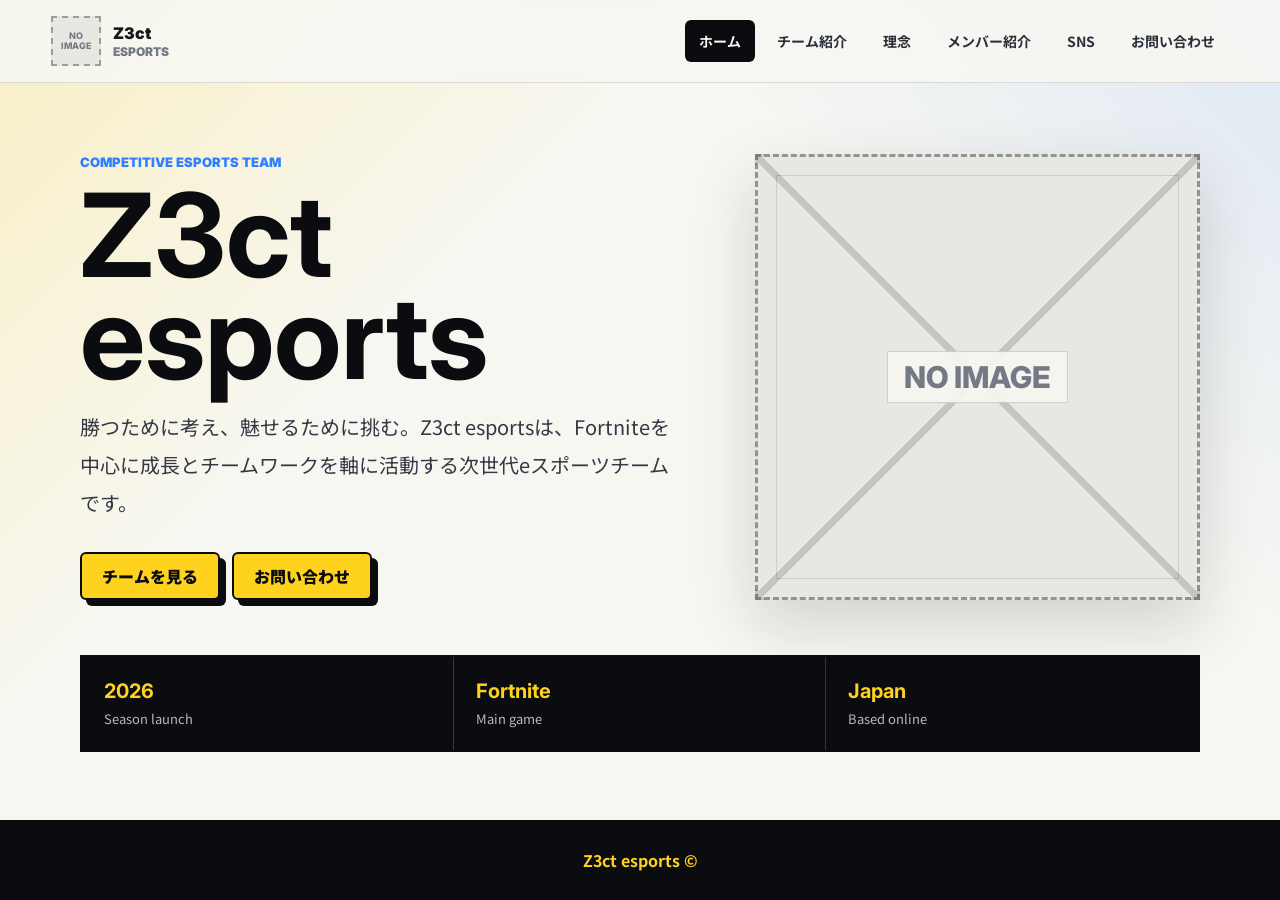
==== index.html @ 5d84fdbf "Add files via upload" ====
<!DOCTYPE html>
<html lang="ja">
<head>
  <meta charset="UTF-8">
  <meta name="viewport" content="width=device-width, initial-scale=1.0">
  <title>Z3ct esports</title>
  <link rel="preconnect" href="https://fonts.googleapis.com">
  <link rel="preconnect" href="https://fonts.gstatic.com" crossorigin>
  <link href="https://fonts.googleapis.com/css2?family=Inter:wght@500;600;700;800&family=Noto+Sans+JP:wght@400;500;700;900&display=swap" rel="stylesheet">
  <link rel="stylesheet" href="styles.css">
</head>
<body>
  <header class="site-header">
    <a class="brand" href="#home" data-tab-link="home" aria-label="Z3ct esports home">
      <span class="team-icon" aria-hidden="true">No<br>Image</span>
      <span class="brand-text">
        <span>Z3ct</span>
        <small>esports</small>
      </span>
    </a>

    <button class="menu-button" type="button" aria-expanded="false" aria-controls="site-nav">
      <span></span>
      <span></span>
      <span></span>
    </button>

    <nav class="site-nav" id="site-nav" aria-label="ページ一覧">
      <a class="nav-link active" href="#home" data-tab-link="home">ホーム</a>
      <a class="nav-link" href="#team" data-tab-link="team">チーム紹介</a>
      <a class="nav-link" href="#philosophy" data-tab-link="philosophy">理念</a>
      <a class="nav-link" href="#members" data-tab-link="members">メンバー紹介</a>
      <a class="nav-link" href="#sns" data-tab-link="sns">SNS</a>
      <a class="nav-link nav-contact" href="#contact" data-tab-link="contact">お問い合わせ</a>
    </nav>
  </header>

  <main>
    <section class="tab-panel active" id="home" data-tab-panel="home">
      <div class="hero">
        <div class="hero-copy">
          <p class="eyebrow">Competitive esports team</p>
          <h1>Z3ct esports</h1>
          <p class="lead">勝つために考え、魅せるために挑む。Z3ct esportsは、Fortniteを中心に成長とチームワークを軸に活動する次世代eスポーツチームです。</p>
          <div class="hero-actions">
            <a class="primary-button" href="#team" data-tab-link="team">チームを見る</a>
            <a class="primary-button" href="#contact" data-tab-link="contact">お問い合わせ</a>
          </div>
        </div>
        <div class="hero-mark" aria-label="チームアイコン未設定">
          <span>No Image</span>
        </div>
      </div>

      <div class="stats-band" aria-label="チーム情報">
        <div>
          <strong>2026</strong>
          <span>Season launch</span>
        </div>
        <div>
          <strong>Fortnite</strong>
          <span>Main game</span>
        </div>
        <div>
          <strong>Japan</strong>
          <span>Based online</span>
        </div>
      </div>
    </section>

    <section class="tab-panel" id="team" data-tab-panel="team">
      <div class="page-heading">
        <p class="eyebrow">Team profile</p>
        <h2>チーム紹介</h2>
      </div>
      <div class="two-column">
        <div>
          <h3>Z3ct esportsについて</h3>
          <p>2026年6月より始動した新esportsチーム。</p>
          <p>フォートナイト1本で活動しており、新世代チームとして活動を開始。</p>
          <p>部門は、競技選手、育成選手、ストリーマー、デザイナー、エンジョイ があり、全員がしっかり活動できる場を設けている。</p>
        </div>
        <div class="highlight-panel">
          <span class="panel-label">Focus</span>
          <ul>
            <li>メンバーの仲を深めるための定期チーム活動</li>
            <li>競技選手が上位を取るための継続的なサポート</li>
            <li>SNSへの定期発信</li>
          </ul>
        </div>
      </div>
    </section>

    <section class="tab-panel" id="philosophy" data-tab-panel="philosophy">
      <div class="page-heading">
        <p class="eyebrow">Philosophy</p>
        <h2>理念</h2>
      </div>
      <div class="principles">
        <article>
          <span>01</span>
          <h3>Growth</h3>
          <p>どの部門も活躍できるチーム。<br>お互いが高めあい、強くなるチーム</p>
        </article>
        <article>
          <span>02</span>
          <h3>Community</h3>
          <p>フォトナ界隈を盛り上げる</p>
        </article>
        <article>
          <span>03</span>
          <h3>Respect</h3>
          <p>お互いを尊重しあう</p>
        </article>
      </div>
    </section>

    <section class="tab-panel" id="members" data-tab-panel="members">
      <div class="page-heading">
        <p class="eyebrow">Roster</p>
        <h2>メンバー紹介（代表者）</h2>
      </div>
      <div class="member-grid">
        <article class="member-card">
          <img class="avatar avatar-image" src="assets/taichi.jpg" alt="TAICHI">
          <p>Owner</p>
          <h3>TAICHI</h3>
          <span>チーム運営</span>
        </article>
        <article class="member-card">
          <img class="avatar avatar-image" src="assets/tetora.jpg" alt="てとーら">
          <p>Athlete</p>
          <h3>てとーら</h3>
          <span>競技選手</span>
        </article>
        <article class="member-card">
          <img class="avatar avatar-image" src="assets/riesu.jpg" alt="Riesu">
          <p>Nurturing</p>
          <h3>Riesu</h3>
          <span>育成選手</span>
        </article>
        <article class="member-card">
          <img class="avatar avatar-image" src="assets/kyutton.jpg" alt="きゅっとん">
          <p>Streamer</p>
          <h3>きゅっとん</h3>
          <span>配信者</span>
        </article>
      </div>
    </section>

    <section class="tab-panel" id="sns" data-tab-panel="sns">
      <div class="page-heading">
        <p class="eyebrow">Social</p>
        <h2>SNS</h2>
      </div>
      <div class="sns-grid">
        <a class="sns-card" href="https://x.com/Z3ct_esports" target="_blank" rel="noopener noreferrer">
          <span>公式X</span>
          <strong>公式X</strong>
          <small>最新情報はこちら</small>
        </a>
        <a class="sns-card" href="https://www.youtube.com/channel/UC72pp7rhfhlNEHjKSbKN7cQ" target="_blank" rel="noopener noreferrer">
          <span>公式YouTube</span>
          <strong>公式YouTube</strong>
          <small>動画・配信はこちら</small>
        </a>
      </div>
      <p class="sns-follow">SNSのフォローもお願いします！！</p>
    </section>

    <section class="tab-panel" id="contact" data-tab-panel="contact">
      <div class="page-heading">
        <p class="eyebrow">Contact</p>
        <h2>お問い合わせ</h2>
      </div>
      <div class="contact-layout">
        <div>
          <h3>お問い合わせはこちら</h3>
          <div class="contact-note">Formspree contact form</div>
        </div>
        <form class="contact-form" action="https://formspree.io/f/xdajlqdn" method="POST">
          <input type="hidden" name="_subject" value="Z3ct esports お問い合わせ">
          <label>
            お名前
            <input type="text" name="name" placeholder="Z3ct Taro" required>
          </label>
          <label>
            メール
            <input type="email" name="email" placeholder="you@example.com" required>
          </label>
          <label>
            内容
            <textarea name="message" rows="5" placeholder="お問い合わせ内容を入力" required></textarea>
          </label>
          <button type="submit">送信する</button>
        </form>
      </div>
    </section>
  </main>

  <footer class="site-footer">
    <div>
      <strong>Z3ct esports ©</strong>
    </div>
  </footer>

  <script src="script.js"></script>
</body>
</html>
---- styles.css ----
:root {
  --white: #f7f7f2;
  --black: #0b0c10;
  --ink: #15171d;
  --muted: #747985;
  --yellow: #ffd21e;
  --yellow-soft: #ffe777;
  --blue: #2f80ff;
  --line: rgba(11, 12, 16, 0.12);
  --shadow: 0 24px 60px rgba(11, 12, 16, 0.16);
}

* {
  box-sizing: border-box;
}

html {
  scroll-behavior: smooth;
}

body {
  display: flex;
  flex-direction: column;
  margin: 0;
  min-height: 100vh;
  color: var(--ink);
  background:
    linear-gradient(135deg, rgba(255, 210, 30, 0.22), transparent 34%),
    linear-gradient(225deg, rgba(47, 128, 255, 0.12), transparent 30%),
    var(--white);
  font-family: "Noto Sans JP", "Inter", system-ui, sans-serif;
}

a {
  color: inherit;
  text-decoration: none;
}

.site-header {
  position: sticky;
  top: 0;
  z-index: 10;
  display: flex;
  align-items: center;
  justify-content: space-between;
  min-height: 82px;
  padding: 16px clamp(18px, 4vw, 56px);
  background: rgba(247, 247, 242, 0.9);
  border-bottom: 1px solid var(--line);
  backdrop-filter: blur(16px);
}

.brand {
  display: inline-flex;
  align-items: center;
  gap: 12px;
  min-width: 190px;
}

.team-icon {
  display: grid;
  place-items: center;
  width: 50px;
  height: 50px;
  color: var(--muted);
  background: #e8e8e2;
  border: 2px dashed rgba(11, 12, 16, 0.34);
  font-family: "Inter", sans-serif;
  font-size: 9px;
  font-weight: 800;
  line-height: 1.1;
  text-align: center;
  text-transform: uppercase;
}

.brand-text {
  display: grid;
  line-height: 1;
  font-family: "Inter", "Noto Sans JP", sans-serif;
  font-weight: 900;
  letter-spacing: 0;
}

.brand-text small {
  margin-top: 5px;
  color: var(--muted);
  font-size: 12px;
  text-transform: uppercase;
}

.site-nav {
  display: flex;
  align-items: center;
  gap: 8px;
}

.nav-link {
  padding: 10px 13px;
  border: 1px solid transparent;
  border-radius: 6px;
  color: #2b2f3a;
  font-size: 14px;
  font-weight: 700;
  transition: 180ms ease;
}

.nav-link:hover,
.nav-link.active {
  background: var(--black);
  color: var(--white);
}

.menu-button {
  display: none;
  width: 44px;
  height: 44px;
  border: 1px solid var(--line);
  border-radius: 6px;
  background: var(--white);
}

.menu-button span {
  display: block;
  width: 20px;
  height: 2px;
  margin: 5px auto;
  background: var(--black);
}

main {
  flex: 1;
  display: flex;
  align-items: stretch;
  width: min(1120px, calc(100% - 32px));
  margin: 0 auto;
  padding: 44px 0 56px;
}

.tab-panel {
  display: none;
  width: 100%;
  min-height: 100%;
  animation: fadeIn 220ms ease;
}

.tab-panel.active {
  display: block;
}

.hero {
  display: grid;
  grid-template-columns: minmax(0, 1.15fr) minmax(280px, 0.85fr);
  gap: clamp(28px, 6vw, 72px);
  align-items: center;
  min-height: 500px;
}

.eyebrow {
  margin: 0 0 14px;
  color: var(--blue);
  font-family: "Inter", sans-serif;
  font-size: 13px;
  font-weight: 900;
  text-transform: uppercase;
}

h1,
h2,
h3,
p {
  margin-top: 0;
}

h1 {
  margin-bottom: 20px;
  color: var(--black);
  font-family: "Inter", "Noto Sans JP", sans-serif;
  font-size: clamp(54px, 10vw, 116px);
  line-height: 0.88;
  letter-spacing: 0;
}

.lead {
  max-width: 640px;
  color: #333844;
  font-size: clamp(16px, 2vw, 20px);
  line-height: 1.9;
}

.hero-actions {
  display: flex;
  flex-wrap: wrap;
  gap: 12px;
  margin-top: 30px;
}

.primary-button,
.contact-form button {
  display: inline-flex;
  align-items: center;
  justify-content: center;
  min-height: 48px;
  padding: 0 20px;
  border: 2px solid var(--black);
  border-radius: 6px;
  font-weight: 900;
  cursor: pointer;
}

.primary-button,
.contact-form button {
  background: var(--yellow);
  color: var(--black);
  box-shadow: 6px 6px 0 var(--black);
}

.hero-mark {
  position: relative;
  display: grid;
  place-items: center;
  aspect-ratio: 1;
  min-height: 300px;
  background:
    linear-gradient(135deg, transparent 49.4%, rgba(11, 12, 16, 0.16) 49.4% 50.6%, transparent 50.6%),
    linear-gradient(45deg, transparent 49.4%, rgba(11, 12, 16, 0.16) 49.4% 50.6%, transparent 50.6%),
    #e8e8e2;
  border: 3px dashed rgba(11, 12, 16, 0.38);
  box-shadow: var(--shadow);
  overflow: hidden;
}

.hero-mark::after {
  content: "";
  position: absolute;
  inset: 18px;
  border: 1px solid rgba(11, 12, 16, 0.12);
}

.hero-mark span {
  display: grid;
  place-items: center;
  min-width: 148px;
  min-height: 44px;
  padding: 10px 16px;
  background: rgba(247, 247, 242, 0.9);
  border: 1px solid rgba(11, 12, 16, 0.16);
  color: var(--muted);
  font-family: "Inter", sans-serif;
  font-size: clamp(18px, 3vw, 30px);
  font-weight: 800;
  line-height: 1;
  z-index: 1;
  text-transform: uppercase;
}

.stats-band {
  display: grid;
  grid-template-columns: repeat(3, 1fr);
  margin-top: 28px;
  border: 2px solid var(--black);
  background: var(--black);
}

.stats-band div {
  padding: 22px;
  color: var(--white);
  border-right: 1px solid rgba(255, 255, 255, 0.18);
}

.stats-band div:last-child {
  border-right: 0;
}

.stats-band strong,
.stats-band span {
  display: block;
}

.stats-band strong {
  margin-bottom: 6px;
  color: var(--yellow);
  font-family: "Inter", sans-serif;
  font-size: 20px;
}

.stats-band span {
  color: rgba(247, 247, 242, 0.74);
  font-size: 13px;
}

.page-heading {
  margin-bottom: 34px;
  padding-top: 20px;
}

h2 {
  margin-bottom: 0;
  color: var(--black);
  font-family: "Inter", "Noto Sans JP", sans-serif;
  font-size: clamp(38px, 6vw, 72px);
  line-height: 1;
  letter-spacing: 0;
}

h3 {
  color: var(--black);
  font-size: 24px;
}

.two-column,
.contact-layout {
  display: grid;
  grid-template-columns: 1fr 0.85fr;
  gap: 36px;
  align-items: start;
}

.two-column p,
.contact-layout p,
.principles p {
  color: #3b414e;
  line-height: 1.9;
}

.highlight-panel {
  padding: 28px;
  border: 2px solid var(--black);
  background: var(--yellow);
  box-shadow: 8px 8px 0 var(--black);
}

.panel-label {
  display: inline-block;
  margin-bottom: 16px;
  padding: 5px 9px;
  background: var(--black);
  color: var(--white);
  font-family: "Inter", sans-serif;
  font-size: 12px;
  font-weight: 900;
}

.highlight-panel ul {
  margin: 0;
  padding-left: 20px;
  font-weight: 700;
  line-height: 2;
}

.principles,
.member-grid,
.sns-grid {
  display: grid;
  grid-template-columns: repeat(3, 1fr);
  gap: 18px;
}

.principles article,
.member-card {
  padding: 24px;
  border: 1px solid var(--line);
  border-radius: 8px;
  background: rgba(255, 255, 255, 0.72);
}

.principles article {
  border-top: 5px solid var(--yellow);
}

.principles span {
  color: var(--blue);
  font-family: "Inter", sans-serif;
  font-weight: 900;
}

.member-grid {
  grid-template-columns: repeat(4, 1fr);
}

.member-card {
  min-height: 260px;
}

.avatar {
  display: grid;
  place-items: center;
  width: 76px;
  height: 76px;
  margin-bottom: 22px;
  border: 3px solid var(--black);
  background: var(--black);
  color: var(--yellow);
  font-family: "Inter", sans-serif;
  font-size: 28px;
  font-weight: 900;
}

.avatar-image {
  display: block;
  object-fit: cover;
  border-radius: 50%;
  padding: 0;
}

.member-card p {
  margin-bottom: 8px;
  color: var(--blue);
  font-family: "Inter", sans-serif;
  font-size: 12px;
  font-weight: 900;
  text-transform: uppercase;
}

.member-card h3 {
  margin-bottom: 8px;
}

.member-card span {
  color: var(--muted);
  font-size: 14px;
}

.sns-grid {
  grid-template-columns: repeat(2, minmax(0, 1fr));
  justify-content: center;
  max-width: 820px;
  margin: 0 auto;
}

.sns-card {
  display: grid;
  align-content: start;
  gap: 8px;
  min-height: 0;
  padding: 20px 26px 22px;
  border: 2px solid var(--black);
  border-radius: 8px;
  background: var(--white);
  box-shadow: 8px 8px 0 var(--yellow);
  transition: 180ms ease;
}

.sns-card:hover {
  transform: translate(-2px, -2px);
  box-shadow: 10px 10px 0 var(--yellow);
}

.sns-card span {
  width: fit-content;
  margin-bottom: 4px;
  padding: 6px 10px;
  background: var(--black);
  color: var(--yellow);
  font-family: "Inter", sans-serif;
  font-size: 13px;
  font-weight: 900;
}

.sns-card strong {
  color: var(--black);
  font-size: 24px;
}

.sns-card small {
  color: var(--muted);
  font-size: 14px;
  font-weight: 800;
}

.sns-follow {
  width: 100%;
  margin: 34px auto 0;
  color: var(--black);
  font-size: clamp(22px, 4vw, 38px);
  font-weight: 900;
  text-align: center;
}

.contact-note {
  display: inline-block;
  margin-top: 18px;
  padding: 12px 14px;
  background: var(--black);
  color: var(--yellow);
  font-family: "Inter", sans-serif;
  font-weight: 800;
}

.contact-form {
  display: grid;
  gap: 16px;
  padding: 24px;
  border: 2px solid var(--black);
  background: var(--white);
  box-shadow: 8px 8px 0 var(--yellow);
}

.contact-form label {
  display: grid;
  gap: 8px;
  font-size: 14px;
  font-weight: 800;
}

.contact-form input,
.contact-form textarea {
  width: 100%;
  border: 1px solid var(--line);
  border-radius: 6px;
  padding: 13px 14px;
  background: #fff;
  color: var(--ink);
  font: inherit;
}

.contact-form input:focus,
.contact-form textarea:focus {
  border-color: var(--blue);
  outline: 3px solid rgba(47, 128, 255, 0.16);
}

.contact-form button {
  width: fit-content;
  font: inherit;
}

.form-status {
  min-height: 24px;
  margin: 0;
  color: var(--blue);
  font-weight: 800;
}

.site-footer {
  display: grid;
  place-items: center;
  padding: 28px clamp(18px, 4vw, 56px);
  background: var(--black);
  color: var(--white);
  text-align: center;
}

.site-footer strong {
  color: var(--yellow);
}

@keyframes fadeIn {
  from {
    opacity: 0;
    transform: translateY(8px);
  }

  to {
    opacity: 1;
    transform: translateY(0);
  }
}

@media (max-width: 860px) {
  .site-header {
    min-height: 74px;
  }

  .menu-button {
    display: block;
  }

  .site-nav {
    position: absolute;
    top: 100%;
    right: 16px;
    left: 16px;
    display: none;
    flex-direction: column;
    align-items: stretch;
    padding: 12px;
    background: var(--white);
    border: 1px solid var(--line);
    box-shadow: var(--shadow);
  }

  .site-nav.open {
    display: flex;
  }

  .nav-link {
    padding: 13px;
  }

  .hero,
  .two-column,
  .contact-layout {
    grid-template-columns: 1fr;
  }

  .hero {
    min-height: auto;
  }

  .hero-mark {
    min-height: 250px;
  }

  .stats-band,
  .principles,
  .member-grid,
  .sns-grid {
    grid-template-columns: 1fr;
  }

  .stats-band div {
    border-right: 0;
    border-bottom: 1px solid rgba(255, 255, 255, 0.18);
  }

  .stats-band div:last-child {
    border-bottom: 0;
  }
}

@media (max-width: 560px) {
  main {
    width: min(100% - 24px, 1120px);
    padding-top: 30px;
  }

  .brand {
    min-width: 0;
  }

  .team-icon {
    width: 44px;
    height: 44px;
  }

  .brand-text small {
    font-size: 11px;
  }

  .hero-actions,
  .site-footer {
    align-items: stretch;
    flex-direction: column;
  }

  .primary-button,
  .contact-form button {
    width: 100%;
  }
}
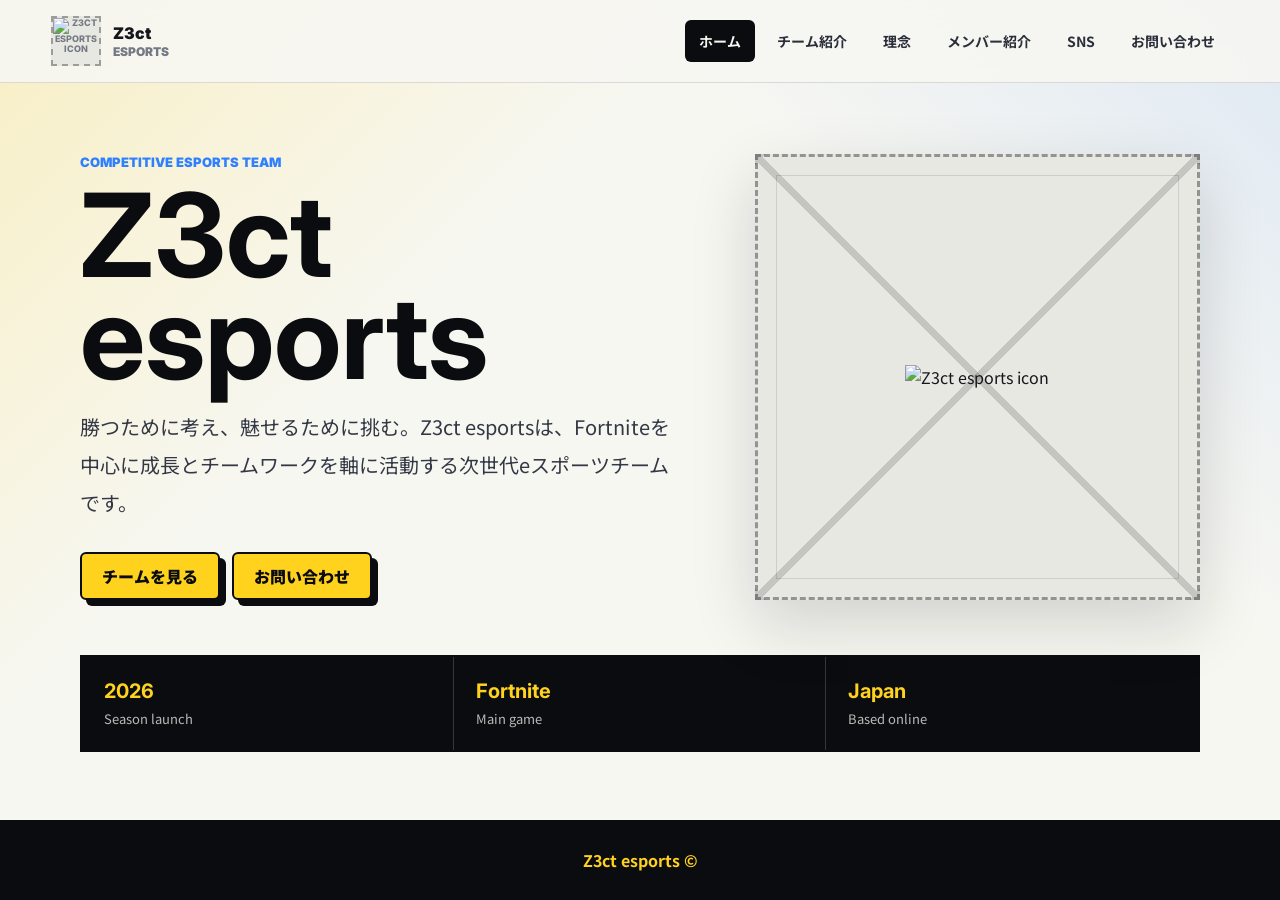
==== commit 6c9485f1: "Add files via upload" ====
--- a/index.html
+++ b/index.html
@@ -12,7 +12,7 @@
 <body>
   <header class="site-header">
     <a class="brand" href="#home" data-tab-link="home" aria-label="Z3ct esports home">
-      <span class="team-icon" aria-hidden="true">No<br>Image</span>
+      <img class="team-icon" src="assets/z3ct-icon.png" alt="Z3ct esports icon">
       <span class="brand-text">
         <span>Z3ct</span>
         <small>esports</small>
@@ -47,8 +47,8 @@
             <a class="primary-button" href="#contact" data-tab-link="contact">お問い合わせ</a>
           </div>
         </div>
-        <div class="hero-mark" aria-label="チームアイコン未設定">
-          <span>No Image</span>
+        <div class="hero-mark" aria-label="Z3ct esports icon">
+          <img src="assets/z3ct-icon.png" alt="Z3ct esports icon">
         </div>
       </div>
 
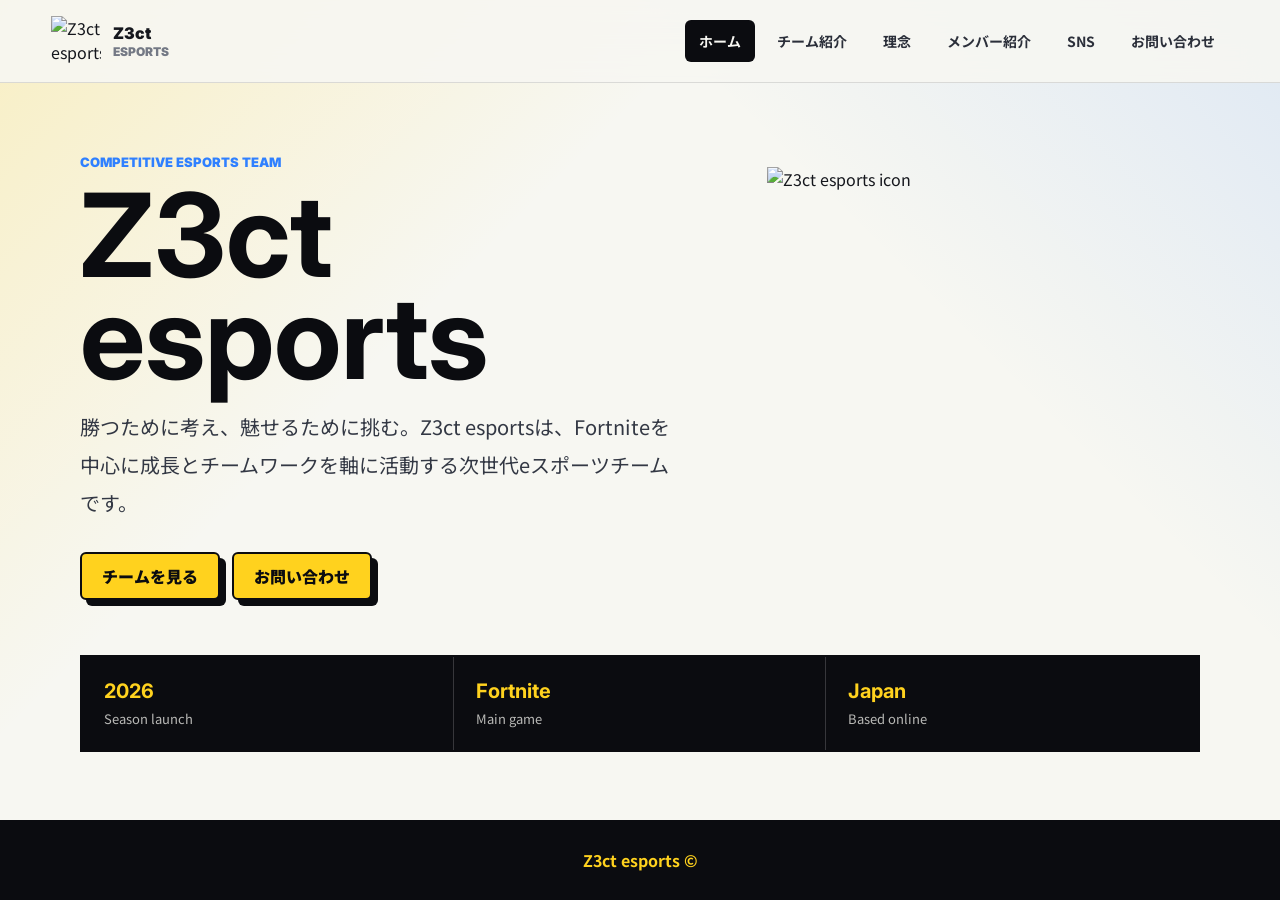
==== commit c9a62eda: "Add files via upload" ====
--- a/index.html
+++ b/index.html
@@ -7,7 +7,7 @@
   <link rel="preconnect" href="https://fonts.googleapis.com">
   <link rel="preconnect" href="https://fonts.gstatic.com" crossorigin>
   <link href="https://fonts.googleapis.com/css2?family=Inter:wght@500;600;700;800&family=Noto+Sans+JP:wght@400;500;700;900&display=swap" rel="stylesheet">
-  <link rel="stylesheet" href="styles.css">
+  <link rel="stylesheet" href="styles.css?v=3">
 </head>
 <body>
   <header class="site-header">
@@ -204,6 +204,6 @@
     </div>
   </footer>
 
-  <script src="script.js"></script>
+  <script src="script.js?v=3"></script>
 </body>
 </html>
--- a/styles.css
+++ b/styles.css
@@ -58,19 +58,10 @@
 }
 
 .team-icon {
-  display: grid;
-  place-items: center;
   width: 50px;
   height: 50px;
-  color: var(--muted);
-  background: #e8e8e2;
-  border: 2px dashed rgba(11, 12, 16, 0.34);
-  font-family: "Inter", sans-serif;
-  font-size: 9px;
-  font-weight: 800;
-  line-height: 1.1;
-  text-align: center;
-  text-transform: uppercase;
+  border: 0;
+  object-fit: contain;
 }
 
 .brand-text {
@@ -219,38 +210,20 @@
   display: grid;
   place-items: center;
   aspect-ratio: 1;
-  min-height: 300px;
-  background:
-    linear-gradient(135deg, transparent 49.4%, rgba(11, 12, 16, 0.16) 49.4% 50.6%, transparent 50.6%),
-    linear-gradient(45deg, transparent 49.4%, rgba(11, 12, 16, 0.16) 49.4% 50.6%, transparent 50.6%),
-    #e8e8e2;
-  border: 3px dashed rgba(11, 12, 16, 0.38);
-  box-shadow: var(--shadow);
-  overflow: hidden;
-}
-
-.hero-mark::after {
-  content: "";
-  position: absolute;
-  inset: 18px;
-  border: 1px solid rgba(11, 12, 16, 0.12);
-}
-
-.hero-mark span {
-  display: grid;
-  place-items: center;
-  min-width: 148px;
-  min-height: 44px;
-  padding: 10px 16px;
-  background: rgba(247, 247, 242, 0.9);
-  border: 1px solid rgba(11, 12, 16, 0.16);
-  color: var(--muted);
-  font-family: "Inter", sans-serif;
-  font-size: clamp(18px, 3vw, 30px);
-  font-weight: 800;
-  line-height: 1;
-  z-index: 1;
-  text-transform: uppercase;
+  width: min(420px, 100%);
+  min-height: auto;
+  justify-self: center;
+  background: transparent;
+  border: 0;
+  box-shadow: none;
+  overflow: visible;
+}
+
+.hero-mark img {
+  width: 100%;
+  height: 100%;
+  display: block;
+  object-fit: contain;
 }
 
 .stats-band {
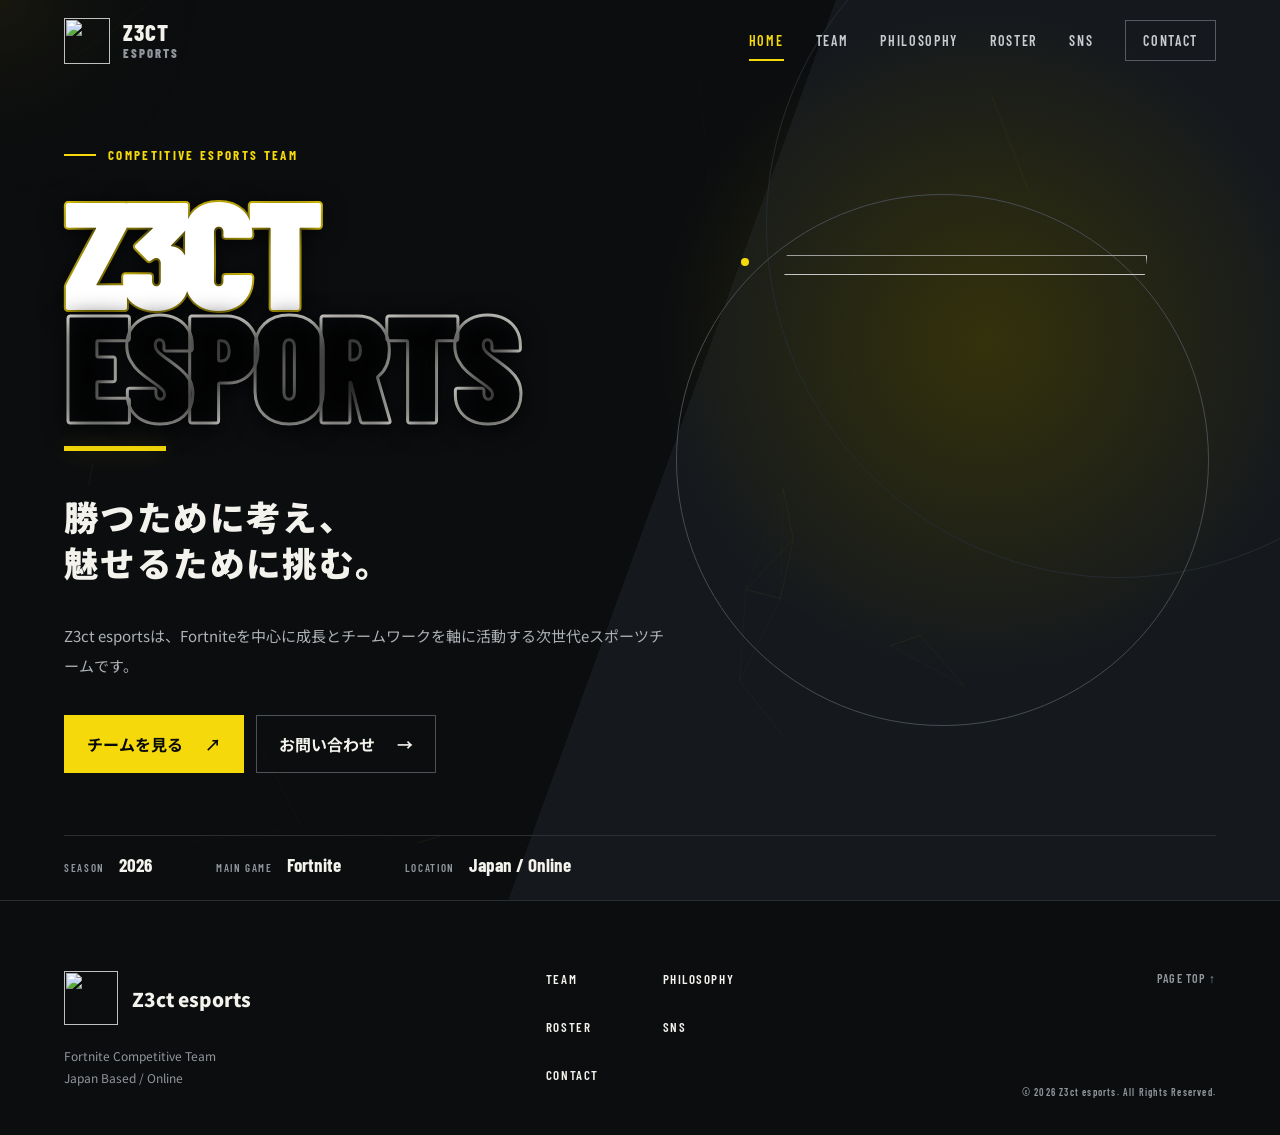
==== commit ca498b26: "Add files via upload" ====
--- a/index.html
+++ b/index.html
@@ -1,209 +1,105 @@
-<!DOCTYPE html>
-<html lang="ja">
-<head>
-  <meta charset="UTF-8">
-  <meta name="viewport" content="width=device-width, initial-scale=1.0">
-  <title>Z3ct esports</title>
-  <link rel="preconnect" href="https://fonts.googleapis.com">
-  <link rel="preconnect" href="https://fonts.gstatic.com" crossorigin>
-  <link href="https://fonts.googleapis.com/css2?family=Inter:wght@500;600;700;800&family=Noto+Sans+JP:wght@400;500;700;900&display=swap" rel="stylesheet">
-  <link rel="stylesheet" href="styles.css?v=3">
-</head>
-<body>
-  <header class="site-header">
-    <a class="brand" href="#home" data-tab-link="home" aria-label="Z3ct esports home">
-      <img class="team-icon" src="assets/z3ct-icon.png" alt="Z3ct esports icon">
-      <span class="brand-text">
-        <span>Z3ct</span>
-        <small>esports</small>
-      </span>
-    </a>
-
-    <button class="menu-button" type="button" aria-expanded="false" aria-controls="site-nav">
-      <span></span>
-      <span></span>
-      <span></span>
-    </button>
-
-    <nav class="site-nav" id="site-nav" aria-label="ページ一覧">
-      <a class="nav-link active" href="#home" data-tab-link="home">ホーム</a>
-      <a class="nav-link" href="#team" data-tab-link="team">チーム紹介</a>
-      <a class="nav-link" href="#philosophy" data-tab-link="philosophy">理念</a>
-      <a class="nav-link" href="#members" data-tab-link="members">メンバー紹介</a>
-      <a class="nav-link" href="#sns" data-tab-link="sns">SNS</a>
-      <a class="nav-link nav-contact" href="#contact" data-tab-link="contact">お問い合わせ</a>
-    </nav>
-  </header>
-
-  <main>
-    <section class="tab-panel active" id="home" data-tab-panel="home">
-      <div class="hero">
-        <div class="hero-copy">
-          <p class="eyebrow">Competitive esports team</p>
-          <h1>Z3ct esports</h1>
-          <p class="lead">勝つために考え、魅せるために挑む。Z3ct esportsは、Fortniteを中心に成長とチームワークを軸に活動する次世代eスポーツチームです。</p>
-          <div class="hero-actions">
-            <a class="primary-button" href="#team" data-tab-link="team">チームを見る</a>
-            <a class="primary-button" href="#contact" data-tab-link="contact">お問い合わせ</a>
-          </div>
-        </div>
-        <div class="hero-mark" aria-label="Z3ct esports icon">
-          <img src="assets/z3ct-icon.png" alt="Z3ct esports icon">
-        </div>
-      </div>
-
-      <div class="stats-band" aria-label="チーム情報">
-        <div>
-          <strong>2026</strong>
-          <span>Season launch</span>
-        </div>
-        <div>
-          <strong>Fortnite</strong>
-          <span>Main game</span>
-        </div>
-        <div>
-          <strong>Japan</strong>
-          <span>Based online</span>
-        </div>
-      </div>
-    </section>
-
-    <section class="tab-panel" id="team" data-tab-panel="team">
-      <div class="page-heading">
-        <p class="eyebrow">Team profile</p>
-        <h2>チーム紹介</h2>
-      </div>
-      <div class="two-column">
-        <div>
-          <h3>Z3ct esportsについて</h3>
-          <p>2026年6月より始動した新esportsチーム。</p>
-          <p>フォートナイト1本で活動しており、新世代チームとして活動を開始。</p>
-          <p>部門は、競技選手、育成選手、ストリーマー、デザイナー、エンジョイ があり、全員がしっかり活動できる場を設けている。</p>
-        </div>
-        <div class="highlight-panel">
-          <span class="panel-label">Focus</span>
-          <ul>
-            <li>メンバーの仲を深めるための定期チーム活動</li>
-            <li>競技選手が上位を取るための継続的なサポート</li>
-            <li>SNSへの定期発信</li>
-          </ul>
-        </div>
-      </div>
-    </section>
-
-    <section class="tab-panel" id="philosophy" data-tab-panel="philosophy">
-      <div class="page-heading">
-        <p class="eyebrow">Philosophy</p>
-        <h2>理念</h2>
-      </div>
-      <div class="principles">
-        <article>
-          <span>01</span>
-          <h3>Growth</h3>
-          <p>どの部門も活躍できるチーム。<br>お互いが高めあい、強くなるチーム</p>
-        </article>
-        <article>
-          <span>02</span>
-          <h3>Community</h3>
-          <p>フォトナ界隈を盛り上げる</p>
-        </article>
-        <article>
-          <span>03</span>
-          <h3>Respect</h3>
-          <p>お互いを尊重しあう</p>
-        </article>
-      </div>
-    </section>
-
-    <section class="tab-panel" id="members" data-tab-panel="members">
-      <div class="page-heading">
-        <p class="eyebrow">Roster</p>
-        <h2>メンバー紹介（代表者）</h2>
-      </div>
-      <div class="member-grid">
-        <article class="member-card">
-          <img class="avatar avatar-image" src="assets/taichi.jpg" alt="TAICHI">
-          <p>Owner</p>
-          <h3>TAICHI</h3>
-          <span>チーム運営</span>
-        </article>
-        <article class="member-card">
-          <img class="avatar avatar-image" src="assets/tetora.jpg" alt="てとーら">
-          <p>Athlete</p>
-          <h3>てとーら</h3>
-          <span>競技選手</span>
-        </article>
-        <article class="member-card">
-          <img class="avatar avatar-image" src="assets/riesu.jpg" alt="Riesu">
-          <p>Nurturing</p>
-          <h3>Riesu</h3>
-          <span>育成選手</span>
-        </article>
-        <article class="member-card">
-          <img class="avatar avatar-image" src="assets/kyutton.jpg" alt="きゅっとん">
-          <p>Streamer</p>
-          <h3>きゅっとん</h3>
-          <span>配信者</span>
-        </article>
-      </div>
-    </section>
-
-    <section class="tab-panel" id="sns" data-tab-panel="sns">
-      <div class="page-heading">
-        <p class="eyebrow">Social</p>
-        <h2>SNS</h2>
-      </div>
-      <div class="sns-grid">
-        <a class="sns-card" href="https://x.com/Z3ct_esports" target="_blank" rel="noopener noreferrer">
-          <span>公式X</span>
-          <strong>公式X</strong>
-          <small>最新情報はこちら</small>
-        </a>
-        <a class="sns-card" href="https://www.youtube.com/channel/UC72pp7rhfhlNEHjKSbKN7cQ" target="_blank" rel="noopener noreferrer">
-          <span>公式YouTube</span>
-          <strong>公式YouTube</strong>
-          <small>動画・配信はこちら</small>
-        </a>
-      </div>
-      <p class="sns-follow">SNSのフォローもお願いします！！</p>
-    </section>
-
-    <section class="tab-panel" id="contact" data-tab-panel="contact">
-      <div class="page-heading">
-        <p class="eyebrow">Contact</p>
-        <h2>お問い合わせ</h2>
-      </div>
-      <div class="contact-layout">
-        <div>
-          <h3>お問い合わせはこちら</h3>
-          <div class="contact-note">Formspree contact form</div>
-        </div>
-        <form class="contact-form" action="https://formspree.io/f/xdajlqdn" method="POST">
-          <input type="hidden" name="_subject" value="Z3ct esports お問い合わせ">
-          <label>
-            お名前
-            <input type="text" name="name" placeholder="Z3ct Taro" required>
-          </label>
-          <label>
-            メール
-            <input type="email" name="email" placeholder="you@example.com" required>
-          </label>
-          <label>
-            内容
-            <textarea name="message" rows="5" placeholder="お問い合わせ内容を入力" required></textarea>
-          </label>
-          <button type="submit">送信する</button>
-        </form>
-      </div>
-    </section>
-  </main>
-
-  <footer class="site-footer">
-    <div>
-      <strong>Z3ct esports ©</strong>
-    </div>
-  </footer>
-
-  <script src="script.js?v=3"></script>
-</body>
+<!doctype html>
+<html lang="ja">
+<head>
+<meta charset="utf-8">
+<meta name="viewport" content="width=device-width,initial-scale=1,viewport-fit=cover">
+<title>Z3ct esports | Fortnite Competitive Team</title>
+<meta name="description" content="Fortniteを中心に活動する日本の次世代eスポーツチーム、Z3ct esports公式サイト。">
+<meta name="theme-color" content="#0b0d0f">
+<link rel="canonical" href="https://z3ctesports.github.io/z3ct/">
+<link rel="icon" type="image/jpeg" href="assets/favicon.jpg">
+<link rel="apple-touch-icon" href="assets/favicon.jpg">
+<link rel="preconnect" href="https://fonts.googleapis.com">
+<link rel="preconnect" href="https://fonts.gstatic.com" crossorigin>
+<link href="https://fonts.googleapis.com/css2?family=Barlow+Condensed:wght@500;600;700;800;900&family=Noto+Sans+JP:wght@400;500;700;900&display=swap" rel="stylesheet">
+<link rel="stylesheet" href="styles.css?v=6">
+<script src="script.js?v=4" defer>
+</script>
+</head>
+<body data-page="home">
+<a class="skip" href="#main">本文へ移動</a>
+<header class="header" id="top">
+<a class="brand" href="index.html" aria-label="Z3ct esports ホーム">
+<img src="assets/z3ct-icon.png" alt="" width="52" height="52">
+<span>Z3CT <small>ESPORTS</small>
+</span>
+</a>
+<button class="menu" type="button" aria-controls="nav" aria-expanded="false" aria-label="メニューを開く">
+<i>
+</i>
+<i>
+</i>
+<i>
+</i>
+</button>
+<nav id="nav" aria-label="メインナビゲーション">
+<a data-nav="home" href="index.html">HOME</a>
+<a data-nav="team" href="team.html">TEAM</a>
+<a data-nav="philosophy" href="philosophy.html">PHILOSOPHY</a>
+<a data-nav="members" href="members.html">ROSTER</a>
+<a data-nav="sns" href="sns.html">SNS</a>
+<a data-nav="contact" class="nav-cta" href="contact.html">CONTACT</a>
+</nav>
+</header>
+<main id="main">
+<section class="hero" id="home">
+<canvas id="field" aria-hidden="true">
+</canvas>
+<div class="hero-noise" aria-hidden="true">
+</div>
+<div class="hero-copy reveal">
+<p class="kicker">
+<span>
+</span> Competitive esports team</p>
+<h1>Z3CT<br>
+<em>ESPORTS</em>
+</h1>
+<p class="catch">勝つために考え、<br>魅せるために挑む。</p>
+<p class="intro">Z3ct esportsは、Fortniteを中心に成長とチームワークを軸に活動する次世代eスポーツチームです。</p>
+<div class="actions">
+<a class="button primary" href="team.html">チームを見る <b>↗</b>
+</a>
+<a class="button" href="contact.html">お問い合わせ <b>→</b>
+</a>
+</div>
+</div>
+<div class="hero-symbol reveal" aria-hidden="true">
+<span class="orbit">
+</span>
+<img src="assets/z3ct-icon.png" alt="" width="2048" height="2048">
+</div>
+<div class="status" aria-label="チーム情報">
+<div>
+<small>Season</small>
+<strong>2026</strong>
+</div>
+<div>
+<small>Main game</small>
+<strong>Fortnite</strong>
+</div>
+<div>
+<small>Location</small>
+<strong>Japan / Online</strong>
+</div>
+</div>
+</section>
+</main>
+<footer>
+<div class="footer-identity">
+<a class="footer-brand" href="index.html"><img src="assets/z3ct-icon.png" alt="" width="54" height="54"><span>Z3ct esports</span></a>
+<p>Fortnite Competitive Team<br>Japan Based / Online</p>
+</div>
+<nav aria-label="フッターナビゲーション">
+<a href="team.html">TEAM</a>
+<a href="philosophy.html">PHILOSOPHY</a>
+<a href="members.html">ROSTER</a>
+<a href="sns.html">SNS</a>
+<a href="contact.html">CONTACT</a>
+</nav>
+<div class="footer-meta">
+<a href="#top">PAGE TOP ↑</a>
+<small>© 2026 Z3ct esports. All Rights Reserved.</small>
+</div>
+</footer>
+</body>
 </html>
--- a/styles.css
+++ b/styles.css
@@ -1,623 +1,81 @@
-:root {
-  --white: #f7f7f2;
-  --black: #0b0c10;
-  --ink: #15171d;
-  --muted: #747985;
-  --yellow: #ffd21e;
-  --yellow-soft: #ffe777;
-  --blue: #2f80ff;
-  --line: rgba(11, 12, 16, 0.12);
-  --shadow: 0 24px 60px rgba(11, 12, 16, 0.16);
-}
+:root{--bg:#0b0d0f;--panel:#111418;--text:#f3f2ec;--muted:#92979d;--line:#292e33;--accent:#f5d90a;--max:1440px;--pad:clamp(22px,5vw,84px);--display:"Barlow Condensed",sans-serif;--body:"Noto Sans JP",sans-serif}*{box-sizing:border-box}html{scroll-behavior:smooth;scroll-padding-top:88px}body{margin:0;background:var(--bg);color:var(--text);font-family:var(--body);overflow-x:hidden}a{color:inherit;text-decoration:none}img{max-width:100%;display:block}button,input,textarea{font:inherit}.skip{position:fixed;z-index:99;left:12px;top:-60px;background:var(--accent);color:#000;padding:12px}.skip:focus{top:12px}.header{height:82px;padding:0 var(--pad);position:fixed;inset:0 0 auto;z-index:50;display:flex;align-items:center;justify-content:space-between;border-bottom:1px solid transparent;transition:.3s}.header.scrolled{background:#0b0d0fdd;backdrop-filter:blur(12px);border-color:var(--line)}.brand{display:flex;align-items:center;gap:13px;font:800 23px/1 var(--display);letter-spacing:.04em}.brand img{width:46px;height:46px}.brand small,.footer-brand small{display:block;color:var(--muted);font-size:.55em;letter-spacing:.16em;margin-top:3px}.header nav{display:flex;align-items:center;gap:clamp(18px,2.5vw,42px)}.header nav a{font:600 14px var(--display);letter-spacing:.12em;color:#c9cbd0;position:relative}.header nav a.active,.header nav a:hover{color:var(--accent)}.header nav a.active:after{content:"";position:absolute;left:0;right:0;bottom:-12px;height:2px;background:var(--accent)}.header nav .nav-cta{border:1px solid #555b60;padding:11px 17px}.menu{display:none;background:none;border:0;padding:10px}.menu i{display:block;width:25px;height:2px;background:white;margin:5px}.hero{min-height:100svh;position:relative;display:grid;grid-template-columns:1.05fr .95fr;align-items:center;padding:130px var(--pad) 110px;isolation:isolate;overflow:hidden}.hero:after{content:"";position:absolute;width:55vw;height:55vw;right:-15vw;top:-10vw;border:1px solid #252b30;border-radius:50%;z-index:-1}.hero-noise{position:absolute;inset:0;z-index:-3;background:radial-gradient(circle at 77% 38%,#34320b 0,transparent 29%),linear-gradient(110deg,#0b0d0f 52%,#15191d 52%)}#field{position:absolute;inset:0;width:100%;height:100%;z-index:-2;opacity:.7;pointer-events:none}.kicker{font:700 13px var(--display);letter-spacing:.18em;text-transform:uppercase;color:var(--accent);display:flex;align-items:center;gap:12px}.kicker span{width:32px;height:2px;background:var(--accent)}h1,h2,h3,p{margin-top:0}.hero h1{font:900 clamp(84px,12vw,190px)/.73 var(--display);letter-spacing:-.055em;margin:30px 0 42px}.hero h1 em,.section-title h2 em{font-style:normal;color:transparent;-webkit-text-stroke:1px #737980}.catch{font-size:clamp(25px,2.7vw,43px);font-weight:900;line-height:1.35;letter-spacing:.04em}.intro{max-width:610px;color:#aeb2b6;line-height:2;font-size:15px}.actions{display:flex;gap:12px;margin-top:34px}.button{padding:16px 22px;border:1px solid #4c5258;font-weight:700;min-width:180px;display:flex;justify-content:space-between;transition:.25s}.button:hover{border-color:var(--accent);color:var(--accent);transform:translateY(-2px)}.button.primary{background:var(--accent);border-color:var(--accent);color:#090a0b}.hero-symbol{justify-self:center;position:relative;width:min(32vw,490px)}.hero-symbol img{filter:saturate(.85) contrast(1.1);clip-path:polygon(12% 0,100% 0,88% 100%,0 100%)}.orbit{position:absolute;inset:-15%;border:1px solid #464c51;border-radius:50%;animation:spin 28s linear infinite}.orbit:after{content:"";position:absolute;width:8px;height:8px;background:var(--accent);border-radius:50%;left:12%;top:12%}.status{position:absolute;left:var(--pad);right:var(--pad);bottom:24px;border-top:1px solid var(--line);display:flex;gap:5vw;padding-top:17px}.status div{display:flex;gap:14px;align-items:baseline}.status small{font:600 11px var(--display);letter-spacing:.15em;color:var(--muted);text-transform:uppercase}.status strong{font:700 19px var(--display)}.scroll{position:absolute;right:var(--pad);bottom:30px;font:600 10px var(--display);letter-spacing:.2em}.scroll span{display:inline-block;width:45px;height:1px;background:var(--accent);margin-left:10px;vertical-align:middle}.section{max-width:var(--max);margin:auto;padding:clamp(100px,12vw,180px) var(--pad);position:relative;scroll-margin-top:80px}.section-index{position:absolute;right:var(--pad);top:80px;color:#5d6369;font:600 12px var(--display);letter-spacing:.18em}.section-title{margin-bottom:80px}.section-title h2{font:800 clamp(54px,7vw,106px)/.92 var(--display);letter-spacing:-.035em;margin:22px 0 0}.profile{max-width:none;background:#0e1114}.profile>*{max-width:calc(var(--max) - var(--pad)*2);margin-left:auto;margin-right:auto}.profile-grid,.contact-grid{display:grid;grid-template-columns:.8fr 1.2fr;gap:clamp(50px,9vw,150px)}.profile-copy h3{font:700 25px var(--display);letter-spacing:.04em}.profile-copy p,.contact-lead{color:#a2a7ac;line-height:2}.focus{list-style:none;margin:0;padding:0;border-top:1px solid var(--line)}.focus li{display:grid;grid-template-columns:80px 1fr;gap:24px;padding:28px 10px;border-bottom:1px solid var(--line)}.focus li>span{font:800 38px var(--display);color:var(--accent)}.focus small{font:600 11px var(--display);letter-spacing:.2em;color:var(--muted)}.focus p{margin:7px 0 0;font-weight:700}.principles{border-top:1px solid var(--line)}.principles article{display:grid;grid-template-columns:15% 1fr;gap:30px;align-items:start;padding:38px 0;border-bottom:1px solid var(--line);transition:.25s}.principles article:hover{padding-left:14px;border-color:var(--accent)}.principles article>span{font:800 clamp(42px,7vw,90px)/1 var(--display);color:#333941}.principles small,.member p,.social-links small{font:600 11px var(--display);letter-spacing:.19em;color:var(--accent)}.principles h3{font:700 clamp(40px,6vw,80px)/1 var(--display);margin:8px 0 15px}.principles p{color:#9da2a7;line-height:1.9}.roster{max-width:none;background:#0e1114}.roster>*{max-width:calc(var(--max) - var(--pad)*2);margin-left:auto;margin-right:auto}.member-grid{display:grid;grid-template-columns:repeat(4,1fr);gap:18px}.member{border-top:2px solid #3b4147;padding-top:14px}.photo{overflow:hidden;aspect-ratio:1;background:#171b1f;margin-bottom:22px}.photo img{width:100%;height:100%;object-fit:cover;filter:grayscale(30%) contrast(1.05);transition:.5s}.member:hover .photo img{transform:scale(1.04);filter:grayscale(0)}.member h3{font:700 clamp(30px,3vw,48px)/1 var(--display);margin:8px 0}.member span{color:var(--muted);font-size:13px}.social-links{border-top:1px solid var(--line)}.social-links>a{display:flex;justify-content:space-between;align-items:center;padding:38px 18px;border-bottom:1px solid var(--line);transition:.25s}.social-links>a:hover{background:var(--accent);color:#090a0b;padding-left:30px}.social-links strong{display:block;font:700 clamp(38px,6vw,72px) var(--display);margin:7px 0}.social-links em{font-style:normal;color:var(--muted)}.social-links b{font:500 55px var(--display)}.social-links a:hover small,.social-links a:hover em{color:#222}.contact{max-width:none;background:var(--accent);color:#0a0b0c}.contact>*{max-width:calc(var(--max) - var(--pad)*2);margin-left:auto;margin-right:auto}.contact .kicker{color:#0a0b0c}.contact .kicker span{background:#0a0b0c}.contact .section-title h2 em{-webkit-text-stroke-color:#4c4a10}.contact-lead{color:#393a25;max-width:480px}.contact-form label{display:block;margin-bottom:30px;font-weight:700;font-size:13px}.contact-form label span{display:block;margin-bottom:10px}.contact-form label b{color:#941c1c}.contact-form input,.contact-form textarea{width:100%;border:0;border-bottom:2px solid #5a5712;background:#d9c20c;padding:14px 4px;color:#0a0b0c;border-radius:0;outline:0}.contact-form input:focus,.contact-form textarea:focus{background:#ecd215;border-color:#08090a}.contact-form button{width:100%;padding:18px 20px;background:#0a0b0c;color:white;border:0;font-weight:800;display:flex;justify-content:space-between;cursor:pointer}.contact-form button:disabled{opacity:.55}.form-status{min-height:24px;font-size:13px;font-weight:700}footer{max-width:var(--max);margin:auto;padding:70px var(--pad) 35px;display:grid;grid-template-columns:1fr auto 1fr;gap:50px;border-top:1px solid var(--line)}.footer-brand{font:800 30px var(--display)}footer p{color:var(--muted);font-size:12px;line-height:1.8;margin-top:20px}footer nav{display:grid;grid-template-columns:repeat(2,1fr);gap:15px 45px;font:600 13px var(--display);letter-spacing:.12em}.footer-meta{display:flex;align-items:flex-end;justify-content:space-between;flex-direction:column;font:600 12px var(--display);letter-spacing:.1em;color:var(--muted)}.reveal{opacity:0;transform:translateY(22px);transition:opacity .6s ease,transform .6s ease}.reveal.visible{opacity:1;transform:none}@keyframes spin{to{transform:rotate(360deg)}}
+@media(max-width:900px){.menu{display:block;z-index:2}.header nav{position:fixed;inset:0;background:#0b0d0f;display:flex;flex-direction:column;justify-content:center;align-items:flex-start;padding:80px 12vw;transform:translateX(100%);transition:.35s}.header nav.open{transform:none}.header nav a{font-size:clamp(30px,9vw,50px)}.header nav a.active:after{display:none}.menu[aria-expanded=true] i:nth-child(1){transform:translateY(7px) rotate(45deg)}.menu[aria-expanded=true] i:nth-child(2){opacity:0}.menu[aria-expanded=true] i:nth-child(3){transform:translateY(-7px) rotate(-45deg)}.hero{grid-template-columns:1fr;padding-top:125px;align-content:center}.hero-copy{z-index:2}.hero h1{font-size:clamp(80px,25vw,140px)}.hero-symbol{position:absolute;width:62vw;right:-15vw;top:26%;opacity:.3}.scroll{display:none}.status{gap:20px;overflow:hidden}.status div{display:block;min-width:max-content}.status small{display:block;margin-bottom:5px}.profile-grid,.contact-grid{grid-template-columns:1fr}.member-grid{grid-template-columns:repeat(2,1fr)}footer{grid-template-columns:1fr 1fr}footer nav{display:none}}
+@media(max-width:520px){:root{--pad:20px}.header{height:72px}.brand img{width:42px;height:42px}.hero{padding-bottom:120px}.hero h1{margin:24px 0 30px}.catch{font-size:25px}.intro{font-size:13px;line-height:1.85}.actions{display:grid}.button{width:100%}.status{bottom:18px}.status div:nth-child(3){display:none}.section{padding-top:105px;padding-bottom:105px}.section-index{top:45px}.section-title{margin-bottom:50px}.profile-grid{gap:45px}.focus li{grid-template-columns:55px 1fr;padding:23px 0}.principles article{grid-template-columns:58px 1fr;gap:12px}.principles article>span{font-size:37px}.member-grid{grid-template-columns:1fr;gap:45px}.social-links>a{padding:28px 5px}.social-links b{font-size:35px}footer{grid-template-columns:1fr}.footer-meta{align-items:flex-start;gap:20px}}
+@media(prefers-reduced-motion:reduce){html{scroll-behavior:auto}*,*:before,*:after{animation:none!important;transition:none!important}.reveal{opacity:1;transform:none}#field{display:none}}
+img{width:100%;height:auto}
+.page-section{min-height:calc(100svh - 150px);max-width:none;padding-top:clamp(150px,16vw,220px)}
+.page-section>*{max-width:calc(var(--max) - var(--pad)*2);margin-left:auto;margin-right:auto}
+.page-title{font-family:var(--body);font-size:clamp(50px,7vw,96px);font-weight:900;line-height:1.14;letter-spacing:-.045em;margin:22px 0 0;color:var(--text)}
+.section-title h2,.section-title h2 em{font-family:var(--body);font-weight:900;color:var(--text);-webkit-text-stroke:0}
+.profile-copy h2{font-family:var(--body);font-size:25px;font-weight:900}
+.principles h2,.member h2{font-family:var(--display);font-size:clamp(36px,5vw,68px);line-height:1;margin:8px 0 15px}
+.member h2{font-size:clamp(30px,3vw,48px)}
+body[data-page="contact"]{background:var(--accent)}
+body[data-page="contact"] .header:not(.scrolled){color:#0a0b0c}
+body[data-page="contact"] .header:not(.scrolled) .menu i{background:#0a0b0c}
+@media(max-width:900px){.page-section{padding-top:130px}.page-title{font-size:clamp(46px,12vw,76px)}body[data-page="contact"] .header nav{color:var(--text)}}
+/* Contact page: match the dark visual system used across the site. */
+body[data-page="contact"]{background:var(--bg);color:var(--text)}
+body[data-page="contact"] .header:not(.scrolled){color:var(--text)}
+body[data-page="contact"] .header:not(.scrolled) .menu i{background:var(--text)}
+body[data-page="contact"] .contact{background:var(--bg);color:var(--text)}
+body[data-page="contact"] .contact .kicker{color:var(--accent)}
+body[data-page="contact"] .contact .kicker span{background:var(--accent)}
+body[data-page="contact"] .contact-lead{color:var(--muted)}
+.contact-title{white-space:nowrap;font-size:clamp(42px,6.4vw,92px);letter-spacing:-.06em}
+body[data-page="contact"] .contact-form{padding:clamp(28px,4vw,52px);background:var(--panel);border-top:2px solid var(--accent)}
+body[data-page="contact"] .contact-form input,
+body[data-page="contact"] .contact-form textarea{background:transparent;color:var(--text);border-bottom:1px solid #4a5056;padding:14px 2px}
+body[data-page="contact"] .contact-form input::placeholder,
+body[data-page="contact"] .contact-form textarea::placeholder{color:#686e74}
+body[data-page="contact"] .contact-form input:focus,
+body[data-page="contact"] .contact-form textarea:focus{background:#171b1f;border-color:var(--accent)}
+body[data-page="contact"] .contact-form button{background:var(--accent);color:#090a0b}
+body[data-page="contact"] footer{background:var(--bg);color:var(--text)}
 
-* {
-  box-sizing: border-box;
-}
-
-html {
-  scroll-behavior: smooth;
-}
-
-body {
-  display: flex;
-  flex-direction: column;
-  margin: 0;
-  min-height: 100vh;
-  color: var(--ink);
-  background:
-    linear-gradient(135deg, rgba(255, 210, 30, 0.22), transparent 34%),
-    linear-gradient(225deg, rgba(47, 128, 255, 0.12), transparent 30%),
-    var(--white);
-  font-family: "Noto Sans JP", "Inter", system-ui, sans-serif;
-}
-
-a {
-  color: inherit;
-  text-decoration: none;
-}
-
-.site-header {
-  position: sticky;
-  top: 0;
-  z-index: 10;
-  display: flex;
-  align-items: center;
-  justify-content: space-between;
-  min-height: 82px;
-  padding: 16px clamp(18px, 4vw, 56px);
-  background: rgba(247, 247, 242, 0.9);
-  border-bottom: 1px solid var(--line);
-  backdrop-filter: blur(16px);
-}
-
-.brand {
-  display: inline-flex;
-  align-items: center;
-  gap: 12px;
-  min-width: 190px;
-}
-
-.team-icon {
-  width: 50px;
-  height: 50px;
-  border: 0;
-  object-fit: contain;
-}
-
-.brand-text {
-  display: grid;
-  line-height: 1;
-  font-family: "Inter", "Noto Sans JP", sans-serif;
-  font-weight: 900;
-  letter-spacing: 0;
-}
-
-.brand-text small {
-  margin-top: 5px;
-  color: var(--muted);
-  font-size: 12px;
-  text-transform: uppercase;
-}
-
-.site-nav {
-  display: flex;
-  align-items: center;
-  gap: 8px;
-}
-
-.nav-link {
-  padding: 10px 13px;
-  border: 1px solid transparent;
-  border-radius: 6px;
-  color: #2b2f3a;
-  font-size: 14px;
-  font-weight: 700;
-  transition: 180ms ease;
-}
-
-.nav-link:hover,
-.nav-link.active {
-  background: var(--black);
-  color: var(--white);
-}
-
-.menu-button {
-  display: none;
-  width: 44px;
-  height: 44px;
-  border: 1px solid var(--line);
-  border-radius: 6px;
-  background: var(--white);
-}
-
-.menu-button span {
-  display: block;
-  width: 20px;
-  height: 2px;
-  margin: 5px auto;
-  background: var(--black);
-}
-
-main {
-  flex: 1;
-  display: flex;
-  align-items: stretch;
-  width: min(1120px, calc(100% - 32px));
-  margin: 0 auto;
-  padding: 44px 0 56px;
-}
-
-.tab-panel {
-  display: none;
-  width: 100%;
-  min-height: 100%;
-  animation: fadeIn 220ms ease;
-}
-
-.tab-panel.active {
-  display: block;
-}
-
-.hero {
-  display: grid;
-  grid-template-columns: minmax(0, 1.15fr) minmax(280px, 0.85fr);
-  gap: clamp(28px, 6vw, 72px);
-  align-items: center;
-  min-height: 500px;
-}
-
-.eyebrow {
-  margin: 0 0 14px;
-  color: var(--blue);
-  font-family: "Inter", sans-serif;
-  font-size: 13px;
-  font-weight: 900;
-  text-transform: uppercase;
-}
-
-h1,
-h2,
-h3,
-p {
-  margin-top: 0;
-}
-
-h1 {
-  margin-bottom: 20px;
-  color: var(--black);
-  font-family: "Inter", "Noto Sans JP", sans-serif;
-  font-size: clamp(54px, 10vw, 116px);
-  line-height: 0.88;
-  letter-spacing: 0;
-}
-
-.lead {
-  max-width: 640px;
-  color: #333844;
-  font-size: clamp(16px, 2vw, 20px);
-  line-height: 1.9;
-}
-
-.hero-actions {
-  display: flex;
-  flex-wrap: wrap;
-  gap: 12px;
-  margin-top: 30px;
-}
-
-.primary-button,
-.contact-form button {
-  display: inline-flex;
-  align-items: center;
-  justify-content: center;
-  min-height: 48px;
-  padding: 0 20px;
-  border: 2px solid var(--black);
-  border-radius: 6px;
-  font-weight: 900;
-  cursor: pointer;
-}
-
-.primary-button,
-.contact-form button {
-  background: var(--yellow);
-  color: var(--black);
-  box-shadow: 6px 6px 0 var(--black);
-}
-
-.hero-mark {
-  position: relative;
-  display: grid;
-  place-items: center;
-  aspect-ratio: 1;
-  width: min(420px, 100%);
-  min-height: auto;
-  justify-self: center;
-  background: transparent;
-  border: 0;
-  box-shadow: none;
-  overflow: visible;
-}
-
-.hero-mark img {
-  width: 100%;
-  height: 100%;
-  display: block;
-  object-fit: contain;
-}
-
-.stats-band {
-  display: grid;
-  grid-template-columns: repeat(3, 1fr);
-  margin-top: 28px;
-  border: 2px solid var(--black);
-  background: var(--black);
-}
-
-.stats-band div {
-  padding: 22px;
-  color: var(--white);
-  border-right: 1px solid rgba(255, 255, 255, 0.18);
-}
-
-.stats-band div:last-child {
-  border-right: 0;
-}
-
-.stats-band strong,
-.stats-band span {
-  display: block;
-}
-
-.stats-band strong {
-  margin-bottom: 6px;
-  color: var(--yellow);
-  font-family: "Inter", sans-serif;
-  font-size: 20px;
-}
-
-.stats-band span {
-  color: rgba(247, 247, 242, 0.74);
-  font-size: 13px;
-}
-
-.page-heading {
-  margin-bottom: 34px;
-  padding-top: 20px;
-}
-
-h2 {
-  margin-bottom: 0;
-  color: var(--black);
-  font-family: "Inter", "Noto Sans JP", sans-serif;
-  font-size: clamp(38px, 6vw, 72px);
-  line-height: 1;
-  letter-spacing: 0;
-}
-
-h3 {
-  color: var(--black);
-  font-size: 24px;
-}
-
-.two-column,
-.contact-layout {
-  display: grid;
-  grid-template-columns: 1fr 0.85fr;
-  gap: 36px;
-  align-items: start;
-}
-
-.two-column p,
-.contact-layout p,
-.principles p {
-  color: #3b414e;
-  line-height: 1.9;
-}
-
-.highlight-panel {
-  padding: 28px;
-  border: 2px solid var(--black);
-  background: var(--yellow);
-  box-shadow: 8px 8px 0 var(--black);
-}
-
-.panel-label {
-  display: inline-block;
-  margin-bottom: 16px;
-  padding: 5px 9px;
-  background: var(--black);
-  color: var(--white);
-  font-family: "Inter", sans-serif;
-  font-size: 12px;
-  font-weight: 900;
-}
-
-.highlight-panel ul {
-  margin: 0;
-  padding-left: 20px;
-  font-weight: 700;
-  line-height: 2;
-}
-
-.principles,
-.member-grid,
-.sns-grid {
-  display: grid;
-  grid-template-columns: repeat(3, 1fr);
-  gap: 18px;
-}
-
-.principles article,
-.member-card {
-  padding: 24px;
-  border: 1px solid var(--line);
-  border-radius: 8px;
-  background: rgba(255, 255, 255, 0.72);
-}
-
-.principles article {
-  border-top: 5px solid var(--yellow);
-}
-
-.principles span {
-  color: var(--blue);
-  font-family: "Inter", sans-serif;
-  font-weight: 900;
-}
-
-.member-grid {
-  grid-template-columns: repeat(4, 1fr);
-}
-
-.member-card {
-  min-height: 260px;
-}
-
-.avatar {
-  display: grid;
-  place-items: center;
-  width: 76px;
-  height: 76px;
-  margin-bottom: 22px;
-  border: 3px solid var(--black);
-  background: var(--black);
-  color: var(--yellow);
-  font-family: "Inter", sans-serif;
-  font-size: 28px;
-  font-weight: 900;
-}
-
-.avatar-image {
-  display: block;
-  object-fit: cover;
-  border-radius: 50%;
-  padding: 0;
-}
-
-.member-card p {
-  margin-bottom: 8px;
-  color: var(--blue);
-  font-family: "Inter", sans-serif;
-  font-size: 12px;
-  font-weight: 900;
-  text-transform: uppercase;
-}
-
-.member-card h3 {
-  margin-bottom: 8px;
-}
-
-.member-card span {
-  color: var(--muted);
-  font-size: 14px;
-}
-
-.sns-grid {
-  grid-template-columns: repeat(2, minmax(0, 1fr));
-  justify-content: center;
-  max-width: 820px;
-  margin: 0 auto;
-}
-
-.sns-card {
-  display: grid;
-  align-content: start;
-  gap: 8px;
-  min-height: 0;
-  padding: 20px 26px 22px;
-  border: 2px solid var(--black);
-  border-radius: 8px;
-  background: var(--white);
-  box-shadow: 8px 8px 0 var(--yellow);
-  transition: 180ms ease;
-}
-
-.sns-card:hover {
-  transform: translate(-2px, -2px);
-  box-shadow: 10px 10px 0 var(--yellow);
-}
-
-.sns-card span {
-  width: fit-content;
-  margin-bottom: 4px;
-  padding: 6px 10px;
-  background: var(--black);
-  color: var(--yellow);
-  font-family: "Inter", sans-serif;
-  font-size: 13px;
-  font-weight: 900;
-}
-
-.sns-card strong {
-  color: var(--black);
-  font-size: 24px;
-}
-
-.sns-card small {
-  color: var(--muted);
-  font-size: 14px;
-  font-weight: 800;
-}
-
-.sns-follow {
-  width: 100%;
-  margin: 34px auto 0;
-  color: var(--black);
-  font-size: clamp(22px, 4vw, 38px);
-  font-weight: 900;
-  text-align: center;
-}
-
-.contact-note {
-  display: inline-block;
-  margin-top: 18px;
-  padding: 12px 14px;
-  background: var(--black);
-  color: var(--yellow);
-  font-family: "Inter", sans-serif;
-  font-weight: 800;
-}
-
-.contact-form {
-  display: grid;
-  gap: 16px;
-  padding: 24px;
-  border: 2px solid var(--black);
-  background: var(--white);
-  box-shadow: 8px 8px 0 var(--yellow);
-}
-
-.contact-form label {
-  display: grid;
-  gap: 8px;
-  font-size: 14px;
-  font-weight: 800;
-}
-
-.contact-form input,
-.contact-form textarea {
-  width: 100%;
-  border: 1px solid var(--line);
-  border-radius: 6px;
-  padding: 13px 14px;
-  background: #fff;
-  color: var(--ink);
-  font: inherit;
-}
-
-.contact-form input:focus,
-.contact-form textarea:focus {
-  border-color: var(--blue);
-  outline: 3px solid rgba(47, 128, 255, 0.16);
-}
-
-.contact-form button {
-  width: fit-content;
-  font: inherit;
-}
-
-.form-status {
-  min-height: 24px;
-  margin: 0;
-  color: var(--blue);
-  font-weight: 800;
-}
-
-.site-footer {
-  display: grid;
-  place-items: center;
-  padding: 28px clamp(18px, 4vw, 56px);
-  background: var(--black);
-  color: var(--white);
-  text-align: center;
-}
-
-.site-footer strong {
-  color: var(--yellow);
-}
-
-@keyframes fadeIn {
-  from {
-    opacity: 0;
-    transform: translateY(8px);
-  }
-
-  to {
-    opacity: 1;
-    transform: translateY(0);
-  }
-}
-
-@media (max-width: 860px) {
-  .site-header {
-    min-height: 74px;
-  }
-
-  .menu-button {
-    display: block;
-  }
-
-  .site-nav {
-    position: absolute;
-    top: 100%;
-    right: 16px;
-    left: 16px;
-    display: none;
-    flex-direction: column;
-    align-items: stretch;
-    padding: 12px;
-    background: var(--white);
-    border: 1px solid var(--line);
-    box-shadow: var(--shadow);
-  }
-
-  .site-nav.open {
-    display: flex;
-  }
-
-  .nav-link {
-    padding: 13px;
-  }
-
-  .hero,
-  .two-column,
-  .contact-layout {
-    grid-template-columns: 1fr;
-  }
-
-  .hero {
-    min-height: auto;
-  }
-
-  .hero-mark {
-    min-height: 250px;
-  }
-
-  .stats-band,
-  .principles,
-  .member-grid,
-  .sns-grid {
-    grid-template-columns: 1fr;
-  }
-
-  .stats-band div {
-    border-right: 0;
-    border-bottom: 1px solid rgba(255, 255, 255, 0.18);
-  }
-
-  .stats-band div:last-child {
-    border-bottom: 0;
-  }
-}
-
-@media (max-width: 560px) {
-  main {
-    width: min(100% - 24px, 1120px);
-    padding-top: 30px;
-  }
-
-  .brand {
-    min-width: 0;
-  }
-
-  .team-icon {
-    width: 44px;
-    height: 44px;
-  }
-
-  .brand-text small {
-    font-size: 11px;
-  }
-
-  .hero-actions,
-  .site-footer {
-    align-items: stretch;
-    flex-direction: column;
-  }
-
-  .primary-button,
-  .contact-form button {
-    width: 100%;
-  }
-}
+/* Shared footer identity and copyright. */
+.footer-identity .footer-brand{display:flex;align-items:center;gap:14px;font-family:var(--body);font-size:19px;font-weight:900;letter-spacing:0}
+.footer-identity .footer-brand img{width:54px;height:54px;object-fit:cover}
+.footer-identity .footer-brand span{white-space:nowrap}
+.footer-meta small{line-height:1.6;text-align:right}
+@media(max-width:520px){.footer-meta small{text-align:left}.footer-identity .footer-brand{font-size:18px}}
+/* Hero title: keep both lines crisp against the artwork. */
+.hero h1{position:relative;z-index:2;color:#fff;-webkit-text-stroke:4px var(--accent);paint-order:stroke fill;text-shadow:0 4px 24px rgba(0,0,0,.8)}
+.hero h1 em{color:transparent;-webkit-text-stroke:3px #f7f6f0;paint-order:stroke fill;text-shadow:0 4px 24px rgba(0,0,0,.9)}
+.hero h1::after{content:"";display:block;width:clamp(72px,8vw,120px);height:5px;margin-top:28px;background:var(--accent);box-shadow:0 0 22px rgba(245,217,10,.25)}
+/* Branded page transition. */
+.page-transition{position:fixed;inset:0;z-index:9999;display:flex;align-items:center;justify-content:center;gap:24px;background:var(--accent);color:#090a0b;clip-path:polygon(0 0,100% 0,100% 100%,0 100%);pointer-events:none;transition:clip-path .58s cubic-bezier(.76,0,.24,1)}
+.page-transition::before,.page-transition::after{content:"";position:absolute;inset:0;background:#0b0d0f;z-index:-1;transform:skewX(-13deg) scaleX(.55)}
+.page-transition::after{background:var(--accent);transform:skewX(-13deg) scaleX(.18)}
+.page-transition.is-leaving{clip-path:polygon(100% 0,100% 0,100% 100%,100% 100%)}
+.page-transition.is-entering{clip-path:polygon(0 0,100% 0,100% 100%,0 100%)}
+.transition-mark{display:grid;grid-template-columns:58px auto;grid-template-rows:auto auto;column-gap:14px;align-items:center;color:#fff;filter:drop-shadow(0 7px 18px rgba(0,0,0,.35))}
+.transition-mark img{grid-row:1/3;width:58px;height:58px;object-fit:cover}
+.transition-mark strong{font:900 34px/.8 var(--display);letter-spacing:.04em}
+.transition-mark small{font:700 11px/1 var(--display);letter-spacing:.24em;color:var(--accent)}
+.transition-line{width:clamp(42px,7vw,100px);height:2px;background:var(--accent);position:relative}
+.transition-line::after{content:"";position:absolute;width:7px;height:7px;right:0;top:-2px;background:#fff;transform:rotate(45deg)}
+.page-transition.is-leaving .transition-mark,.page-transition.is-leaving .transition-line{opacity:0;transform:translateX(20px);transition:.22s}
+@media(max-width:520px){.page-transition{gap:14px}.transition-line{width:30px}.transition-mark{grid-template-columns:48px auto}.transition-mark img{width:48px;height:48px}.transition-mark strong{font-size:28px}}
+@media(prefers-reduced-motion:reduce){.page-transition{display:none}}
+/* Extended roster information. */
+.member{display:flex;flex-direction:column;min-width:0}
+.member .photo{flex:none}
+.member-links{display:grid;gap:8px;margin-top:auto;padding-top:22px}
+.member-links a{display:flex;align-items:center;gap:9px;padding:11px 12px;border:1px solid var(--line);font:600 12px var(--display);letter-spacing:.04em;color:#c9cdd1;transition:.2s}
+.member-links a b{display:grid;place-items:center;width:25px;height:25px;background:var(--text);color:var(--bg);font-size:11px}
+.member-links a>img{width:25px;height:25px;object-fit:cover;flex:0 0 25px;border-radius:2px}
+.member-links a i{font-style:normal;margin-left:auto;color:var(--accent)}
+.member-links a:hover{border-color:var(--accent);color:var(--text);transform:translateY(-2px)}
+.member-stats{list-style:none;padding:0;margin:19px 0 0;border-top:1px solid var(--line)}
+.member-stats li{display:flex;justify-content:space-between;gap:12px;padding:10px 0;border-bottom:1px solid var(--line)}
+.member-stats small{font-size:10px;letter-spacing:.05em;color:var(--muted)}
+.member-stats strong{font:700 15px var(--display);color:var(--text)}
+.member-note{margin:18px 0 0!important;padding:11px 0;border-top:1px solid var(--line);border-bottom:1px solid var(--line);font-family:var(--body)!important;letter-spacing:0!important;color:var(--muted)!important}
+.member-note strong{color:var(--text)}
+.member-description{margin:18px 0 0!important;padding:11px 0;border-top:1px solid var(--line);border-bottom:1px solid var(--line);font-family:var(--body)!important;font-size:12px!important;letter-spacing:0!important;color:var(--muted)!important}
+.coming-soon{display:grid;place-items:center;position:relative;background:repeating-linear-gradient(120deg,#111418 0,#111418 24px,#171b1f 24px,#171b1f 48px);border:1px solid var(--line)}
+.coming-soon::before,.coming-soon::after{content:"";position:absolute;width:36%;height:2px;background:var(--accent)}
+.coming-soon::before{left:0;top:22%}.coming-soon::after{right:0;bottom:22%}
+.coming-soon span{font:800 clamp(34px,4vw,58px)/.85 var(--display);letter-spacing:.08em;text-align:center;color:transparent;-webkit-text-stroke:1px var(--accent)}
+@media(max-width:520px){.member-links a{font-size:13px}.member-stats small{font-size:11px}}
